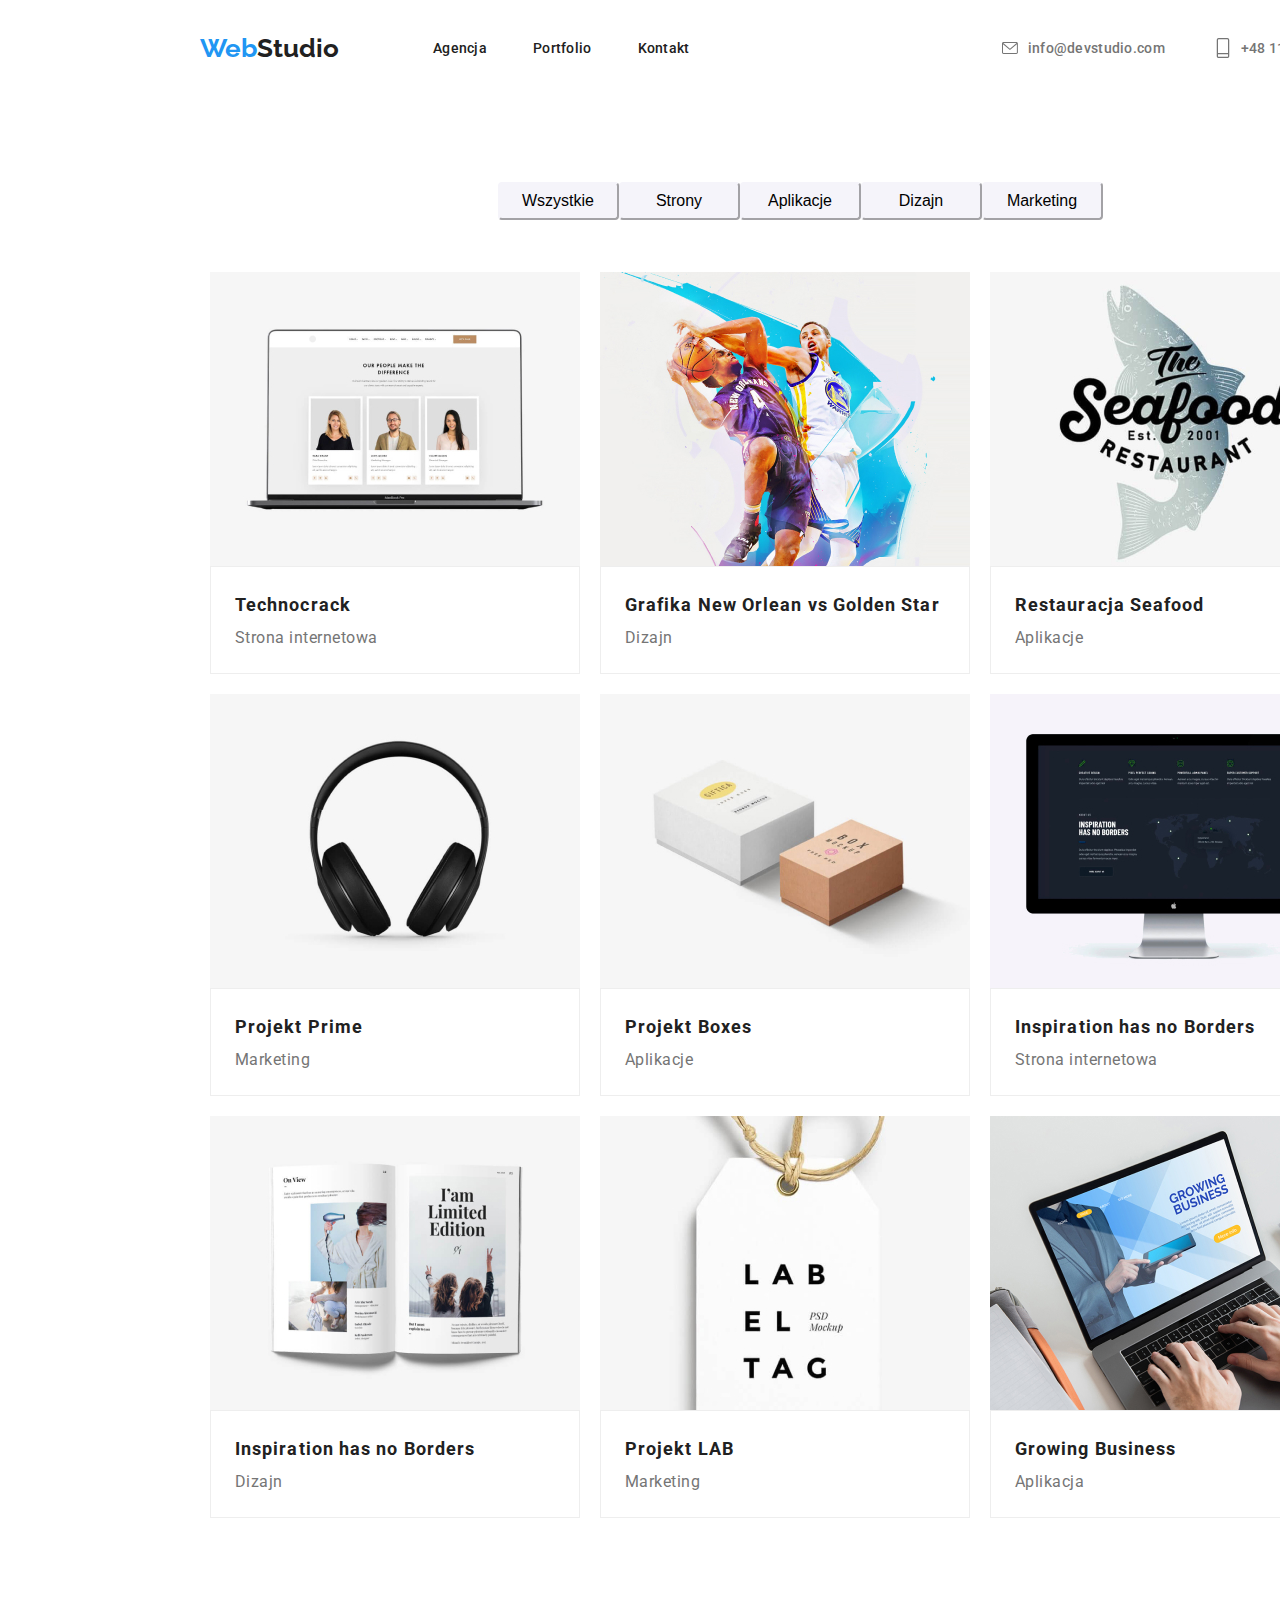
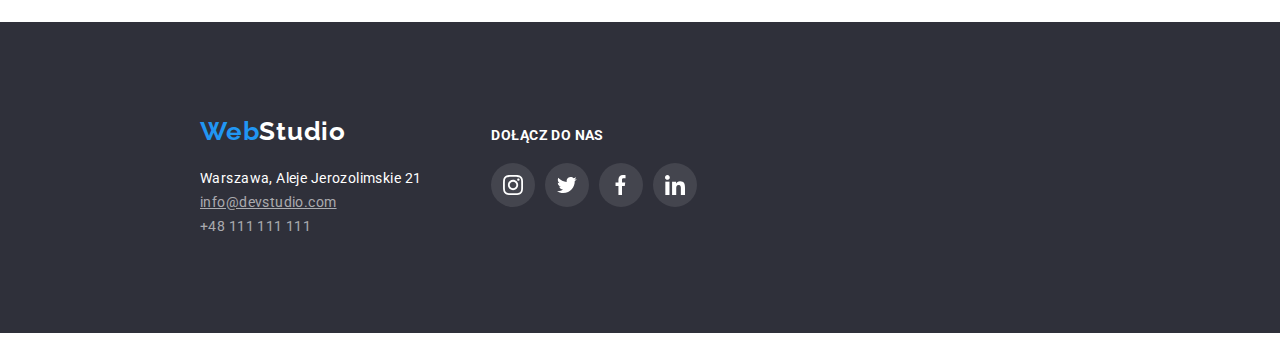
==== portfolio.html @ fe1856b2 "footer portfolio.html has changed" ====
<!DOCTYPE html>
<html lang="pl">
<head>
    <meta charset="UTF-8">
    <meta http-equiv="X-UA-Compatible" content="IE=edge">
    <meta name="viewport" content="width=device-width, initial-scale=1.0">
    <link rel="stylesheet" href="https://cdnjs.cloudflare.com/ajax/libs/modern-normalize/1.0.0/modern-normalize.min.css" integrity="sha512-ISS7cAi1PEhQ8jnbJpJZMd29NlhNj4AWYyLOSp2CE/CsHxTCu+r+t0D2yoJudVrd0/8fTVPUVDzY5Tvli75u/g==" crossorigin="anonymous">
    <link rel="preconnect" href="https://fonts.googleapis.com">
    <link rel="preconnect" href="https://fonts.gstatic.com" crossorigin>
    <link href="https://fonts.googleapis.com/css2?family=Raleway:wght@700&family=Roboto:wght@400;500;700;900&display=swap"
        rel="stylesheet" rel="stylesheet">
    <link rel="stylesheet" href="css/styles.css"/>
    <title>Portfolio</title>
   
</head>
<body>
    <!--HEADER NAVIGATION-->
    <header class="header">
        <div class="container">
            <a class="navigation-logo-header" href="index.html"><span class="logo-nav-web">Web</span><span
                    class="logo-nav">Studio</span></a>
            <nav class="navigation">
                <ul class="navigation-menu list">
                    <li class="navigation-item"> <a href=index.html>Agencja</a></li>
                    <li class="navigation-item"> <a href=portfolio.html>Portfolio</a></li>
                    <li class="navigation-item"> <a href=#Kontakty>Kontakt</a></li>
                </ul>
            </nav>
            <ul class="contact-list-mt list">
                <li class="contact-items">
                    <a class="header-mail-address" href="mailto:info@devstudio.com">
                        <svg class="contact-item-icons">
                            <use href="./images/sprite.svg#icon-envelope"></use>
                        </svg>info@devstudio.com</a>
                </li>
                <li class="contact-items">
                    <a class="header-phone-number" href="tel:+48111111111">
                        <svg class="contact-item-icons">
                            <use href="./images/sprite.svg#icon-smartphone"></use>
                        </svg>+48 111 111 111</a>
                </li>
            </ul>
        </div>
    </header>
    <!--END HEADER NAVIGATION-->
    <main>
        <!--FILTERS-->
        <section class="filters"> 
            <div class="container"> 
                <ul class="filters-list list">
                    <li><button class="filters-nav-button" type="button">Wszystkie</button></li>
                    <li><button class="filters-nav-button" type="button">Strony</button></li>
                    <li><button class="filters-nav-button" type="button">Aplikacje</button></li>
                    <li><button class="filters-nav-button" type="button">Dizajn</button></li>
                    <li><button class="filters-nav-button" type="button">Marketing</button></li>
                </ul></div>
               
        </section>
        <!-- END FILTERS-->
        <!--PORTFOLIO-->
        <section class="portfolio">
            <div class="container"> 
                <ul class="portfolio-list list"> 
                        <li class="item"><img src="images/imgtechno.jpg" alt="Zdjęcia trzech pracowników" width="370" height="294">
                            <div class="item-box">
                                <p class="portfolio-list-title">Technocrack</p>
                                <p class="portfolio-list-subtitles">Strona internetowa</p>
                            </div>     
                        </li>
                    
                        <li class="item"><img src="images/imggrafikan.jpg" alt="Dwóch koszykarzy walczy o piłkę" width="370" height="294">
                            <div class="item-box">
                                <p class="portfolio-list-title">Grafika New Orlean vs Golden Star
                                </p>
                                <p class="portfolio-list-subtitles">Dizajn</p>
                            </div>
                        </li>
                    
                        <li class="item"><img src="images/imgrestauracja.jpg" alt="Logo restauracji Seafood" width="370" height="294">
                            <div class="item-box">
                                <p class="portfolio-list-title">Restauracja Seafood</p>
                                <p class="portfolio-list-subtitles">Aplikacje</p>
                            </div>
                        </li>
                    
                        <li class="item"><img src="images/imgprojektprime.jpg" alt="Słuchawki" width="370" height="294">
                            <div class="item-box">
                                <p class="portfolio-list-title">Projekt Prime</p>
                                <p class="portfolio-list-subtitles">Marketing</p>
                            </div>
                        </li>
                        <li class="item"><img src="images/imgprojektboxes.jpg" alt="Pudełka" width="370" height="294">
                            <div class="item-box">
                                <p class="portfolio-list-title">Projekt Boxes</p>
                                <p class="portfolio-list-subtitles">Aplikacje</p>
                            </div> 
                        </li>
                            
                        <li class="item"><img src="images/imginspiration.jpg" alt="Zdjęcie monitora" width="370" height="294">
                            <div class="item-box">
                                <p class="portfolio-list-title">Inspiration has no Borders</p>
                                <p class="portfolio-list-subtitles">Strona internetowa</p>
                            </div>
                        </li>
                
                        <li class="item"><img src="images/imgmagazyn.jpg" alt="Zawieszki Indentyfikatory" width="370" height="294">
                            <div class="item-box">
                                <p class="portfolio-list-title">Inspiration has no Borders</p>
                                <p class="portfolio-list-subtitles">Dizajn</p>
                            </div>
                        </li>
                    
                        <li class="item"><img src="images/imgprojektlab.jpg" alt="Magazyn ilustrowany z limitowanej edycji" width="370" height="294">
                            <div class="item-box">   
                                <p class="portfolio-list-title">Projekt LAB</p>
                                <p class="portfolio-list-subtitles">Marketing</p>
                            </div>
                        </li>
                    
                        <li class="item"><img src="images/imggrowing.jpg" alt="Pracowik pisze na laptopie" width="370" height="294">
                            <div class="item-box"> 
                                <p class="portfolio-list-title">Growing Business</p>
                                <p class="portfolio-list-subtitles">Aplikacja</p>
                            </div>
                        </li>
                </ul>
            </div>    
        </section>
        <!--END PORTFOLIO-->
    </main>

    <footer class="footer section">
        <div class="container">
            <div class="footer-data">
                <h3><a href="#index"><span class="logo-footer-blue">Web</span><span
                            class="logo-footer-light">Studio</span></a>
                </h3>
                <address>
                    <ul class="footer-list list">
                        <li class="item"><a class="footer-address" href="https://goo.gl/maps/imskWViYpNZ9BuhFA">Warszawa,
                                Aleje Jerozolimskie 21</a></li>
                        <li class="item"><a class="footer-mail-address"
                                href="mailto:info@devstudio.com">info@devstudio.com</a></li>
                        <li class="item"><a class="footer-phone-number" href="tel:+48111111111">+48 111 111 111</a></li>
                    </ul>
                </address>
            </div>
            <div class="footer-social-data">
                <h3 class="social-media-header">Dołącz do nas</h3>
                <ul class="social-media-list">
                    <li class="social-item">
                        <a class="social-link" href="#">
                            <svg class="social-logo" width="20" height="20">
                                <use href="./images/icons.svg#icon-instagram">
                                </use>
                            </svg></a>
                    </li>
                    <li class="social-item">
                        <a class="social-link" href="#">
                            <svg class="social-logo" width="20" height="20">
                                <use href="./images/icons.svg#icon-twitter">
                                </use>
                            </svg></a>
                    </li>
                    <li class="social-item">
                        <a class="social-link" href="#">
                            <svg class="social-logo" width="20" height="20">
                                <use href="./images/icons.svg#icon-fb">
                                </use>
                            </svg></a>
                    </li>
                    <li class="social-item">
                        <a class="social-link" href="#">
                            <svg class="social-logo" width="20" height="20">
                                <use href="./images/icons.svg#icon-linkedin">
                                </use>
                            </svg></a>
                    </li>
            </div>
    </footer>
</body>
</html>
---- css/styles.css ----
body {
  font-family: "Roboto", "Open Sans", sans-serif;
  color: #212121;
  text-decoration: none;
  width: 1600px;
  margin-left: auto;
  margin-right: auto;
}

h1,
h2,
h3,
h4,
h5,
h6 {
  margin: 0;
  padding: 0;
}
:root {
  --main-color: #212121;
  --second-color-logo: #2196f3;
  --logo-footer-light: #ffffff;
  --main-color-link-hover-focus: #2196f3;
  --main-color-link: #757575;
  --main-color-link-tel: rgba(255, 255, 255, 0.6);
  --main-color-button-background-active: #2196f3; /*ok*/
  --main-color-button-shadows-active: 0px 3px 1px rgba(0, 0, 0, 0.1),
    0px 1px 2px rgba(0, 0, 0, 0.08), 0px 2px 2px rgba(0, 0, 0, 0.12);
  --main-color-button-link-active: #ffffff;
  --main-color-button-background: #f5f4fa;
  --main-color-button-link: #212121;
  --footer-background-color: #2f303a;
  --portfolio-list-title: ##212121;
  --portfolio-list-subtitles: #757575;
  --hero-color-background: #2f303a;
  --background-color-our-team: #f5f4fa;
  --header-color: #ececec;

  /*change color var, from here ok */
  --main-background-box-color: #f5f4fa;
  --main-background-link-color: #ffffff;
  --client-background-color: #e5e5e5;
  --social-icon-footer-background: rgba(255, 255, 255, 0.1);
  --social-company-icon-color: #AFB1B8;
  --social-icon-footer-color: #ffffff;
  
}

ul,
ol {
  padding: 0;
  margin: 0;
}

p {
  margin: 0;
  padding: 0;
}

img {
  display: block;
}

.list {
  list-style: none;
}
.link {
  text-decoration: none;
}

.container {
  max-width: 1200px;
  min-height: 80px;
  padding: 0 15px;
  margin: 0 auto;
}

.section {
  padding-top: 94px;
  padding-bottom: 94px;
}

a {
  text-decoration: inherit;
  cursor: pointer;
  color: inherit;
}

ul {
  list-style-type: none;
}

/*========== HEADER LOGO ==========*/

.logo-nav-web {
  color: var(--second-color-logo);
  text-decoration: none;
}

.navigation-logo-header {
  font-family: "Raleway", sans-serif;
  font-weight: 700;
  font-size: 26px;
  line-height: 1.192;
  color: var(--main-color);
  text-decoration: none;
  margin-right: 94px;

  /*margin-left: 215px;
  margin-top: 24px;
  margin-bottom: 25px;
  margin-right: 93px;*/
}

.navigation-logo-header:hover,
.navigation-logo-header:focus {
  cursor: pointer;
}

.logo-nav {
  color: var(--main-color);
}

.logo-nav:hover,
.logo-nav:focus {
  cursor: pointer;
}

/*========== END LOGO ==========*/

/*========== HEADER NAVIGATION ==========*/

.navigation {
  display: flex;
  align-items: center;
}

/*.header {
  border-bottom: 1px solid var(--header-color);
}
*/
.header .container {
  display: flex;
  align-items: center;
}

.navigation-menu {
  list-style-type: none;
  display: flex;
}

.contact-list-mt {
  display: flex;
  align-items: center;
  margin-left: auto;
}

.contact-items:not(last-child) {
  margin-right: 50px;
}

.navigation-item {
  font-weight: 500;
  font-size: 14px;
  line-height: 1.142;
  letter-spacing: 0.02em;
  display: flex;
  color: var(--main-color);
}

.navigation-item:hover,
.navigation-item:focus {
  color: var(--main-color-link-hover-focus);
  cursor: pointer;
}

.navigation-menu .navigation-item:not(last-child) {
  margin-right: 46px;
}

/*========== NAV PHONE AND MAIL/ SOCIAL ICONS ==========*/

.header-phone-number {
  display: flex;
  align-items: center;
  font-weight: 500;
  font-size: 14px;
  line-height: 1.142;
  letter-spacing: 0.02em;
  margin-left: auto;
  color: var(--main-color-link);
}

.header-mail-address {
  display: flex;
  align-items: center;
  font-style: normal;
  font-weight: 500;
  font-size: 14px;
  line-height: 1.142;
  letter-spacing: 0.02em;
  margin-left: auto;
  color: var(--main-color-link);
}

/* sprawdź                                            */
.contact-item-icons {
  width: 16px;
  height: 20px;
  margin-right: 10px;
}

/*.contact-item-icons {
  
}*/

.header-mail-address:hover,
.header-mail-address:focus {
  fill: var(--main-color-link-hover-focus);
  color: var(--main-color-link-hover-focus);
  cursor: pointer;
}

.header-phone-number:hover,
.header-phone-number:focus {
  fill: var(--main-color-link-hover-focus);
  color: var(--main-color-link-hover-focus);
  cursor: pointer;
}

/*========== END NAV PHONE AND MAIL/ SOCIAL ICONS ==========*/

/*========== END HEADER NAVIGATION ==========*/

/*========== HERO ==========*/

.hero-background {
  max-width: 1600px;
  height: 600px;
  background-image: linear-gradient(
      rgba(47, 48, 58, 0.4),
      rgba(47, 48, 58, 0.4)
    ),
    url("../images/imgstaffo.jpg");
  padding: 200px 0px;
  background-color: var(--hero-color-background);
  margin-bottom: 94px;
}

.hero-background .container {
  display: flex;
  flex-direction: column;
  justify-content: center;
  align-items: center;
}

.hero-header {
  width: 696px;
  font-weight: 900;
  line-height: 1.363;
  letter-spacing: 0.06em;
  text-align: center;
  font-size: 44px;
  color: var(--main-color-button-link-active);
}

.hero-button {
  width: 200px;
  height: 50px;
  font-size: 16px;
  font-weight: 700;
  line-height: 1.875;
  text-align: center;
  letter-spacing: 0.06em;
  margin-top: 30px;
  color: var(--main-color-button-link-active);
  background-color: var(--second-color-logo);
  box-shadow: 0px 4px 4px rgba(0, 0, 0, 0.15);
  border-radius: 4px;
  border: 0px;
}

.hero-button:hover,
.hero-button:focus {
  cursor: pointer;
  color: var(--main-color);
}

/*========== COMPONENTS ----> CONTAINS ALL COMPONENTS ==========*/

/*========== FILTERS ==========*/

.filters {
  padding-top: 94px;
}

.filters-nav-button {
  font-weight: 500;
  font-size: 16px;
  line-height: 1.625;
  width: 121px;
  height: 38px;
  background: var(--main-color-button-background);
  border-radius: 4px;
  border-color: var(--main-color-button-background);
  cursor: pointer;
}

.filters-nav-button:hover {
  background-color: var(--main-color-button-background-active);
  box-shadow: var(--main-color-button-shadows-active);
  color: var(--main-color-button-link);
  cursor: pointer;
}

.container .filters-list {
  display: flex;
  justify-content: center;
  align-items: center;
  margin-bottom: 50px;
}

/*==========END FILTR==========*/

/*==========END COMPONENTS==========*/

/*==========CONTENT ==========*/

.content-icon-box {
  display: flex;
  align-items: center;
  justify-content: center;
  width: 270px;
  height: 120px;
  margin-bottom: 30px;
  background-color: var(--main-background-box-color);
  border-radius: 4px;
}

.icon-box {
  width: 70px;
  height: 70px;
}

.container .content-list {
  display: flex;
  justify-content: center;
}

.content h3 {
  font-weight: 700;
  font-size: 14px;
  line-height: 1.142;
  padding-bottom: 10px;
  letter-spacing: 0.03em;
  text-transform: uppercase;
  color: var(--main-color);
}

.content p {
  font-size: 14px;
  line-height: 1.714;
  letter-spacing: 0.03em;
}

/*========== OUR SERVICES =========*/
/*
.container .services-list {

  display: flex;   
  flex-direction: column;
  justify-content: center;
  align-items: center;
}
*/
.our-services h2 {
  font-weight: 700;
  font-size: 36px;
  margin-bottom: 50px;
  line-height: 1.167;
  text-align: center;
  letter-spacing: 0.03em;
  color: var(--main-color);
}

/*
.services-list h2 {

  font-weight: 700;
  font-size: 36px;
  line-height: 1.167;
  text-align: center;
  letter-spacing: 0.03em;
  color: var(--main-color);
  margin-bottom: 40px;
}
*/

.container .services-list {
  display: flex;
  justify-content: center;
}

.services-list .services-item {
  margin: 0 15px;
}

/*========== END OUR SERVICES ==========*/

/*========== OUR TEEM ==========*/

.our-team {
  background-color: var(--main-background-box-color);
}

.our-team h2 {
  font-weight: 700;
  font-size: 36px;
  /*margin-bottom: 40px;*/
  line-height: 1.167;
  text-align: center;
  letter-spacing: 0.03em;
  color: var(--main-color);
}

.container .our-team-list {
  display: flex;
}

.our-team-item {
  margin: 50px 15px 0px;
}

.our-team-person {
  font-size: 16px;
  line-height: 1.1875;
  text-align: center;
  letter-spacing: 0.03em;
  font-weight: 500;
  margin-bottom: 10px;
  color: var(--main-color);
}

.our-team-job {
  font-size: 16px;
  line-height: 1.1875;
  text-align: center;
  letter-spacing: 0.03em;
  color: var(--portfolio-list-subtitles);
}

.person-square {
  background-color: var(--main-background-link-color);
  box-shadow: 0px 1px 3px rgba(0, 0, 0, 0.12), 0px 1px 1px rgba(0, 0, 0, 0.14),
    0px 2px 1px rgba(0, 0, 0, 0.2);
  border-radius: 0px 0px 4px 4px;
  margin-bottom: 30px;
}

.our-team-person {
  padding-top: 30px;
}

.our-team-social-list {
  display: flex;
  justify-content: center;
  align-items: center;
  margin-top: 16px;
  padding-bottom: 30px;
}

.social-icon {
  width: 20px;
  height: 20px;
  fill:  var(--social-company-icon-color); 

}

.our-team-social-link {
  display: flex;
  justify-content: space-around;
  align-items: center;
  width: 44px;
  height: 44px;
  border-radius: 50%;
}

.person-square .our-team-social-link:hover,
.person-square .our-team-social-link:focus,
.social-icon:hover,
.social-icon:focus {
  background-color: var(--main-color-link-hover-focus);
  fill: #ffffff;
  color: #ffffff; 
}

/*.our-team-list .our-team-item {

  display: flex;
  text-align: center;
  padding-bottom: 94px;
}
*/
/*========== END OUR TEEM ==========*/

/**========== PORTFOLIO ==========*/
.portfolio {
  padding-bottom: 94px;
}

.portfolio-list {
  list-style: none;
}

.portfolio-list-title {
  font-weight: bold;
  font-size: 18px;
  line-height: 2;
  letter-spacing: 0.06em;
}

.portfolio-list-subtitles {
  font-weight: normal;
  font-size: 16px;
  line-height: 30px;
  letter-spacing: 0.03em;
}

.portfolio-list {
  display: flex;
  flex-flow: row wrap;
}

.portfolio-list .item {
  padding: 10px;

  background-color: var(--main-color-button-link-active);
}
.item-box {
  border: 1px solid #eeeeee;
  box-sizing: border-box;
  padding: 20px 24px;
}

.portfolio-list-title {
  font-weight: 700;
  font-size: 18px;
  line-height: 2;
  letter-spacing: 0.06em;
  color: var(--main-color);
}

.portfolio-list-subtitles {
  font-size: 16px;
  line-height: 1.875;
  letter-spacing: 0.03em;
  color: var(--main-color-link);
}

/**========== END PORTFOLIO ==========*/

/**========== CLIENTS ==========*/

.clients-logo {
  fill: var(--social-company-icon-color);

}

.clients-logo h2 {
  text-align: center;
  padding-bottom: 50px;
  font-weight: bold;
  font-size: 36px;
  line-height: 1.166px;
  letter-spacing: 0.03em;
}

.clients-list {
  display: flex;
  align-items: center;
  justify-content: space-between;
}

.clients-container-logo {
  display: flex;
  align-items: center;
  justify-content: center;
  width: 170px;
  height: 92px;
  border-style: solid;
  border-width: 1px;
  border-color: #afb1b8;
  border-radius: 4px;
}

.clients-container-logo:hover,
.clients-container-logo:focus {
  fill: var(--main-color-button-background-active);
  cursor: pointer;
  border-color: #2196F3; 
}

/**========== END CLIENTS ==========*/

/**========== FOOTER ==========*/

.footer {
  
  background-color: var(--footer-background-color);
}

.footer-social-data {
   
  padding-left: 70px; 
  margin-bottom: 20px; 
  padding-top: 11px;
}

.footer .container {
  display: flex; 
   
}

.footer .item:first-child {
  margin-top: 20px;
}

.footer-address {
  
  font-weight: normal;
  font-size: 14px;
  line-height: 1.714;
  letter-spacing: 0.03em;
  font-style: normal;
  color: var(--logo-footer-light);
}

.footer-mail-address {
  
  font-size: 14px;
  line-height: 1.714;
  letter-spacing: 0.03em;
  text-decoration-line: underline;
  font-style: normal;
  color: var(--main-color-link-tel);
  cursor: pointer;
}

.logo-footer-blue {
  
  font-family: "Raleway", sans-serif;
  font-weight: bold;
  font-size: 26px;
  line-height: 1.192;
  letter-spacing: 0.03em;
  color: var(--second-color-logo);
  cursor: pointer;
}

.logo-footer-light {
  
  font-family: "Raleway", sans-serif;
  font-weight: bold;
  font-size: 26px;
  line-height: 1.192;
  letter-spacing: 0.03em;
  font-style: normal;
  color: var(--logo-footer-light);
  cursor: pointer;
}

.footer-phone-number {
  
  font-size: 14px;
  line-height: 1.714;
  letter-spacing: 0.03em;
  font-style: normal;
  color: var(--main-color-link-tel);
  cursor: pointer;
}

.footer-address:hover,
.footer-address:focus {
  color: var(--main-color-link-hover-focus);
  cursor: pointer;
}

.footer-mail-address:hover,
.footer-mail-address:focus {
  color: var(--main-color-link-hover-focus);
  cursor: pointer;
}

.footer-phone-number:hover,
.footer-phone-number:focus {
  color: var(--main-color-link-hover-focus);
  cursor: pointer;
}

.social-media-header {
  font-weight: 700;
  font-size: 14px;
  line-height: 1.142;
  letter-spacing: 0.03em;
  text-transform: uppercase;
  color: var(--main-background-link-color);
  
}

.social-media-list  {
  display: flex;
  justify-content: space-around;
  align-items: center; 
  padding-top: 20px
   
}

.social-logo {
fill: var(--social-icon-footer-color);

}
 
.footer-social-data .social-link:hover,
.footer-social-data .social-link:focus {

  /*fill: var(--main-color-link-hover-focus); 
  color: var(--main-color-link-hover-focus); */
  fill: #2196f3;
  color: #2196f3; 
  background-color: #2196F3; 

 }

 /*.social-media-items:not(last-child){

  padding-right: 10px;    
 } */

 .social-link {
   display: flex; 
  justify-content: center;
  align-items: center;
  width: 44px;
  height: 44px;
  border-radius: 50%;
  background-color: var(--social-icon-footer-background);
  margin-right: 10px; 
  }
 

/**========== END FOOTER ==========*/
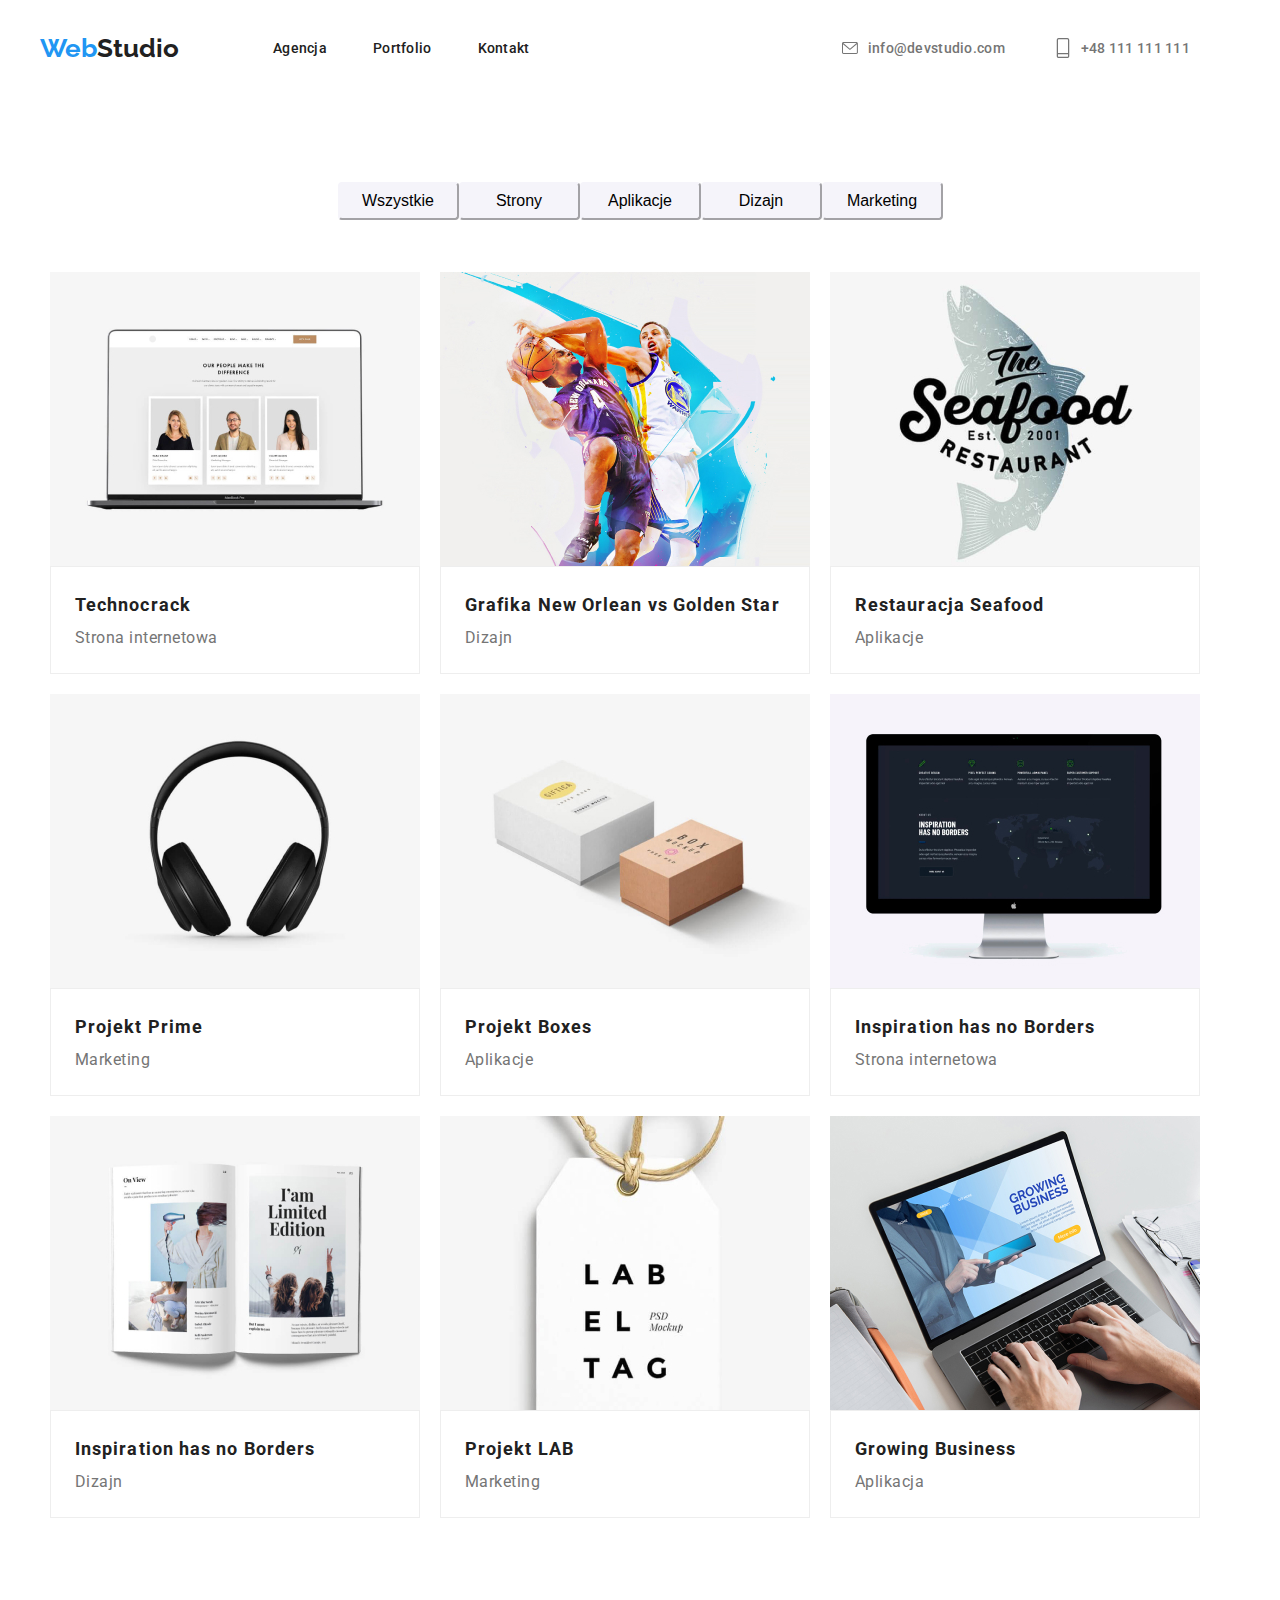
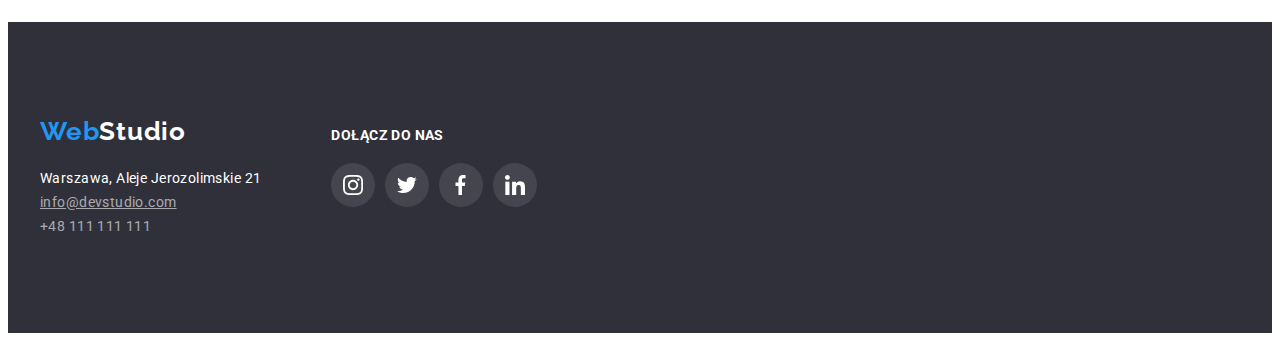
==== commit 7ef634b2: "links changed" ====
--- a/portfolio.html
+++ b/portfolio.html
@@ -61,14 +61,14 @@
         <section class="portfolio">
             <div class="container"> 
                 <ul class="portfolio-list list"> 
-                        <li class="item"><img src="images/imgtechno.jpg" alt="Zdjęcia trzech pracowników" width="370" height="294">
+                        <li class="item"><img src="./images/imgtechno.jpg" alt="Zdjęcia trzech pracowników" width="370" height="294">
                             <div class="item-box">
                                 <p class="portfolio-list-title">Technocrack</p>
                                 <p class="portfolio-list-subtitles">Strona internetowa</p>
                             </div>     
                         </li>
                     
-                        <li class="item"><img src="images/imggrafikan.jpg" alt="Dwóch koszykarzy walczy o piłkę" width="370" height="294">
+                        <li class="item"><img src="./images/imggrafikan.jpg" alt="Dwóch koszykarzy walczy o piłkę" width="370" height="294">
                             <div class="item-box">
                                 <p class="portfolio-list-title">Grafika New Orlean vs Golden Star
                                 </p>
@@ -76,48 +76,48 @@
                             </div>
                         </li>
                     
-                        <li class="item"><img src="images/imgrestauracja.jpg" alt="Logo restauracji Seafood" width="370" height="294">
+                        <li class="item"><img src="./images/imgrestauracja.jpg" alt="Logo restauracji Seafood" width="370" height="294">
                             <div class="item-box">
                                 <p class="portfolio-list-title">Restauracja Seafood</p>
                                 <p class="portfolio-list-subtitles">Aplikacje</p>
                             </div>
                         </li>
                     
-                        <li class="item"><img src="images/imgprojektprime.jpg" alt="Słuchawki" width="370" height="294">
+                        <li class="item"><img src="./images/imgprojektprime.jpg" alt="Słuchawki" width="370" height="294">
                             <div class="item-box">
                                 <p class="portfolio-list-title">Projekt Prime</p>
                                 <p class="portfolio-list-subtitles">Marketing</p>
                             </div>
                         </li>
-                        <li class="item"><img src="images/imgprojektboxes.jpg" alt="Pudełka" width="370" height="294">
+                        <li class="item"><img src="./images/imgprojektboxes.jpg" alt="Pudełka" width="370" height="294">
                             <div class="item-box">
                                 <p class="portfolio-list-title">Projekt Boxes</p>
                                 <p class="portfolio-list-subtitles">Aplikacje</p>
                             </div> 
                         </li>
                             
-                        <li class="item"><img src="images/imginspiration.jpg" alt="Zdjęcie monitora" width="370" height="294">
+                        <li class="item"><img src="./images/imginspiration.jpg" alt="Zdjęcie monitora" width="370" height="294">
                             <div class="item-box">
                                 <p class="portfolio-list-title">Inspiration has no Borders</p>
                                 <p class="portfolio-list-subtitles">Strona internetowa</p>
                             </div>
                         </li>
                 
-                        <li class="item"><img src="images/imgmagazyn.jpg" alt="Zawieszki Indentyfikatory" width="370" height="294">
+                        <li class="item"><img src="./images/imgmagazyn.jpg" alt="Zawieszki Indentyfikatory" width="370" height="294">
                             <div class="item-box">
                                 <p class="portfolio-list-title">Inspiration has no Borders</p>
                                 <p class="portfolio-list-subtitles">Dizajn</p>
                             </div>
                         </li>
                     
-                        <li class="item"><img src="images/imgprojektlab.jpg" alt="Magazyn ilustrowany z limitowanej edycji" width="370" height="294">
+                        <li class="item"><img src="./images/imgprojektlab.jpg" alt="Magazyn ilustrowany z limitowanej edycji" width="370" height="294">
                             <div class="item-box">   
                                 <p class="portfolio-list-title">Projekt LAB</p>
                                 <p class="portfolio-list-subtitles">Marketing</p>
                             </div>
                         </li>
                     
-                        <li class="item"><img src="images/imggrowing.jpg" alt="Pracowik pisze na laptopie" width="370" height="294">
+                        <li class="item"><img src="./images/imggrowing.jpg" alt="Pracowik pisze na laptopie" width="370" height="294">
                             <div class="item-box"> 
                                 <p class="portfolio-list-title">Growing Business</p>
                                 <p class="portfolio-list-subtitles">Aplikacja</p>
--- a/css/styles.css
+++ b/css/styles.css
@@ -2,9 +2,8 @@
   font-family: "Roboto", "Open Sans", sans-serif;
   color: #212121;
   text-decoration: none;
-  width: 1600px;
-  margin-left: auto;
-  margin-right: auto;
+  max-width: 1600px;
+ 
 }
 
 h1,
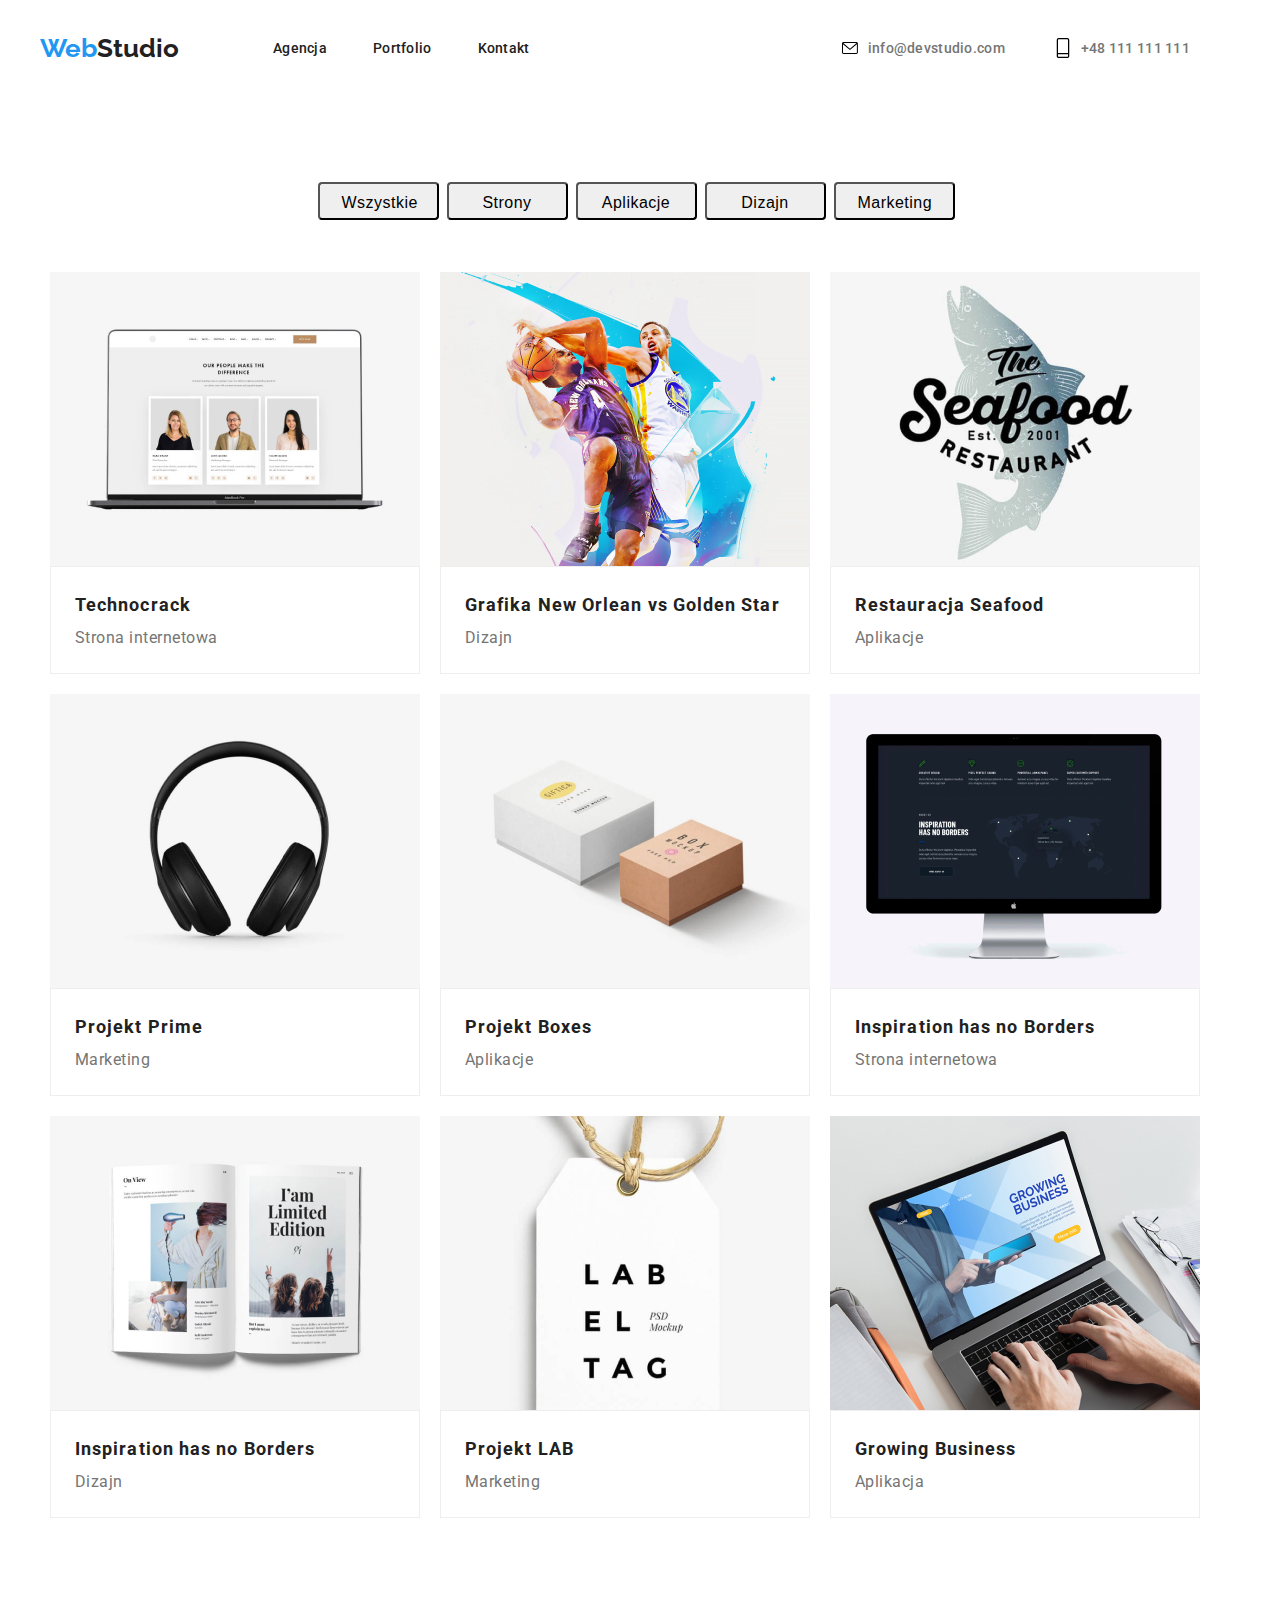
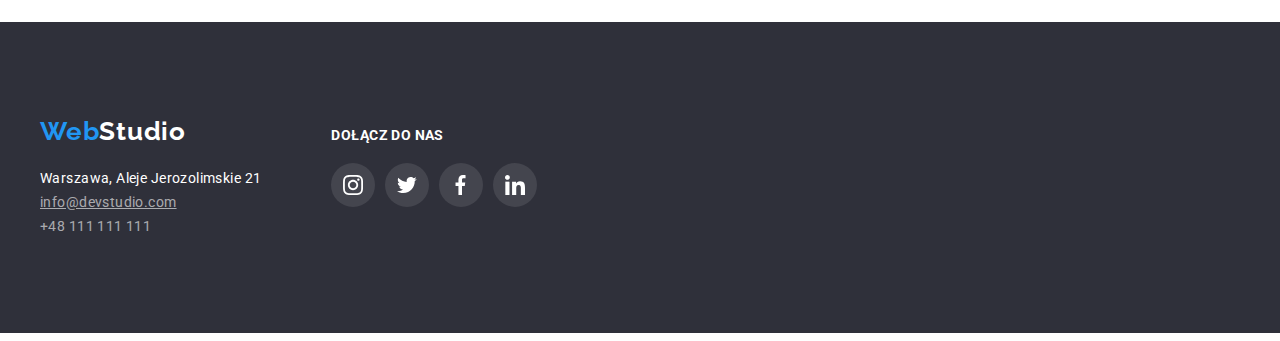
==== commit 68456018: "Update portfolio.html" ====
--- a/portfolio.html
+++ b/portfolio.html
@@ -29,14 +29,14 @@
             <ul class="contact-list-mt list">
                 <li class="contact-items">
                     <a class="header-mail-address" href="mailto:info@devstudio.com">
-                        <svg class="contact-item-icons">
-                            <use href="./images/sprite.svg#icon-envelope"></use>
+                        <svg class="contact-item-icons" width="16" height="12">
+                            <use href="./images/icons.svg#icon-envelope"></use>
                         </svg>info@devstudio.com</a>
                 </li>
                 <li class="contact-items">
                     <a class="header-phone-number" href="tel:+48111111111">
-                        <svg class="contact-item-icons">
-                            <use href="./images/sprite.svg#icon-smartphone"></use>
+                        <svg class="contact-item-icons" width="16" height="12">
+                            <use href="./images/icons.svg#icon-smartphone"></use>
                         </svg>+48 111 111 111</a>
                 </li>
             </ul>
--- a/css/styles.css
+++ b/css/styles.css
@@ -3,7 +3,8 @@
   color: #212121;
   text-decoration: none;
   max-width: 1600px;
- 
+  margin-left: auto;
+  margin-right: auto;
 }
 
 h1,
@@ -40,9 +41,8 @@
   --main-background-link-color: #ffffff;
   --client-background-color: #e5e5e5;
   --social-icon-footer-background: rgba(255, 255, 255, 0.1);
-  --social-company-icon-color: #AFB1B8;
+  --social-company-icon-color: #afb1b8;
   --social-icon-footer-color: #ffffff;
-  
 }
 
 ul,
@@ -297,11 +297,12 @@
   font-weight: 500;
   font-size: 16px;
   line-height: 1.625;
+  letter-spacing: 0.03em;
   width: 121px;
   height: 38px;
-  background: var(--main-color-button-background);
+  margin-right: 8px;
+  padding: 6px 22px;    
   border-radius: 4px;
-  border-color: var(--main-color-button-background);
   cursor: pointer;
 }
 
@@ -471,8 +472,7 @@
 .social-icon {
   width: 20px;
   height: 20px;
-  fill:  var(--social-company-icon-color); 
-
+  fill: var(--social-company-icon-color);
 }
 
 .our-team-social-link {
@@ -490,7 +490,7 @@
 .social-icon:focus {
   background-color: var(--main-color-link-hover-focus);
   fill: #ffffff;
-  color: #ffffff; 
+  color: #ffffff;
 }
 
 /*.our-team-list .our-team-item {
@@ -562,7 +562,6 @@
 
 .clients-logo {
   fill: var(--social-company-icon-color);
-
 }
 
 .clients-logo h2 {
@@ -596,7 +595,7 @@
 .clients-container-logo:focus {
   fill: var(--main-color-button-background-active);
   cursor: pointer;
-  border-color: #2196F3; 
+  border-color: #2196f3;
 }
 
 /**========== END CLIENTS ==========*/
@@ -604,20 +603,17 @@
 /**========== FOOTER ==========*/
 
 .footer {
-  
   background-color: var(--footer-background-color);
 }
 
 .footer-social-data {
-   
-  padding-left: 70px; 
-  margin-bottom: 20px; 
+  padding-left: 70px;
+  margin-bottom: 20px;
   padding-top: 11px;
 }
 
 .footer .container {
-  display: flex; 
-   
+  display: flex;
 }
 
 .footer .item:first-child {
@@ -625,7 +621,6 @@
 }
 
 .footer-address {
-  
   font-weight: normal;
   font-size: 14px;
   line-height: 1.714;
@@ -635,7 +630,6 @@
 }
 
 .footer-mail-address {
-  
   font-size: 14px;
   line-height: 1.714;
   letter-spacing: 0.03em;
@@ -646,7 +640,6 @@
 }
 
 .logo-footer-blue {
-  
   font-family: "Raleway", sans-serif;
   font-weight: bold;
   font-size: 26px;
@@ -657,7 +650,6 @@
 }
 
 .logo-footer-light {
-  
   font-family: "Raleway", sans-serif;
   font-weight: bold;
   font-size: 26px;
@@ -669,7 +661,6 @@
 }
 
 .footer-phone-number {
-  
   font-size: 14px;
   line-height: 1.714;
   letter-spacing: 0.03em;
@@ -703,48 +694,42 @@
   letter-spacing: 0.03em;
   text-transform: uppercase;
   color: var(--main-background-link-color);
-  
-}
-
-.social-media-list  {
+}
+
+.social-media-list {
   display: flex;
   justify-content: space-around;
-  align-items: center; 
-  padding-top: 20px
-   
+  align-items: center;
+  padding-top: 20px;
 }
 
 .social-logo {
-fill: var(--social-icon-footer-color);
-
-}
- 
+  fill: var(--social-icon-footer-color);
+}
+
 .footer-social-data .social-link:hover,
 .footer-social-data .social-link:focus {
-
   /*fill: var(--main-color-link-hover-focus); 
   color: var(--main-color-link-hover-focus); */
   fill: #2196f3;
-  color: #2196f3; 
-  background-color: #2196F3; 
-
- }
-
- /*.social-media-items:not(last-child){
+  color: #2196f3;
+  background-color: #2196f3;
+}
+
+/*.social-media-items:not(last-child){
 
   padding-right: 10px;    
  } */
 
- .social-link {
-   display: flex; 
+.social-link {
+  display: flex;
   justify-content: center;
   align-items: center;
   width: 44px;
   height: 44px;
   border-radius: 50%;
   background-color: var(--social-icon-footer-background);
-  margin-right: 10px; 
-  }
- 
+  margin-right: 10px;
+}
 
 /**========== END FOOTER ==========*/
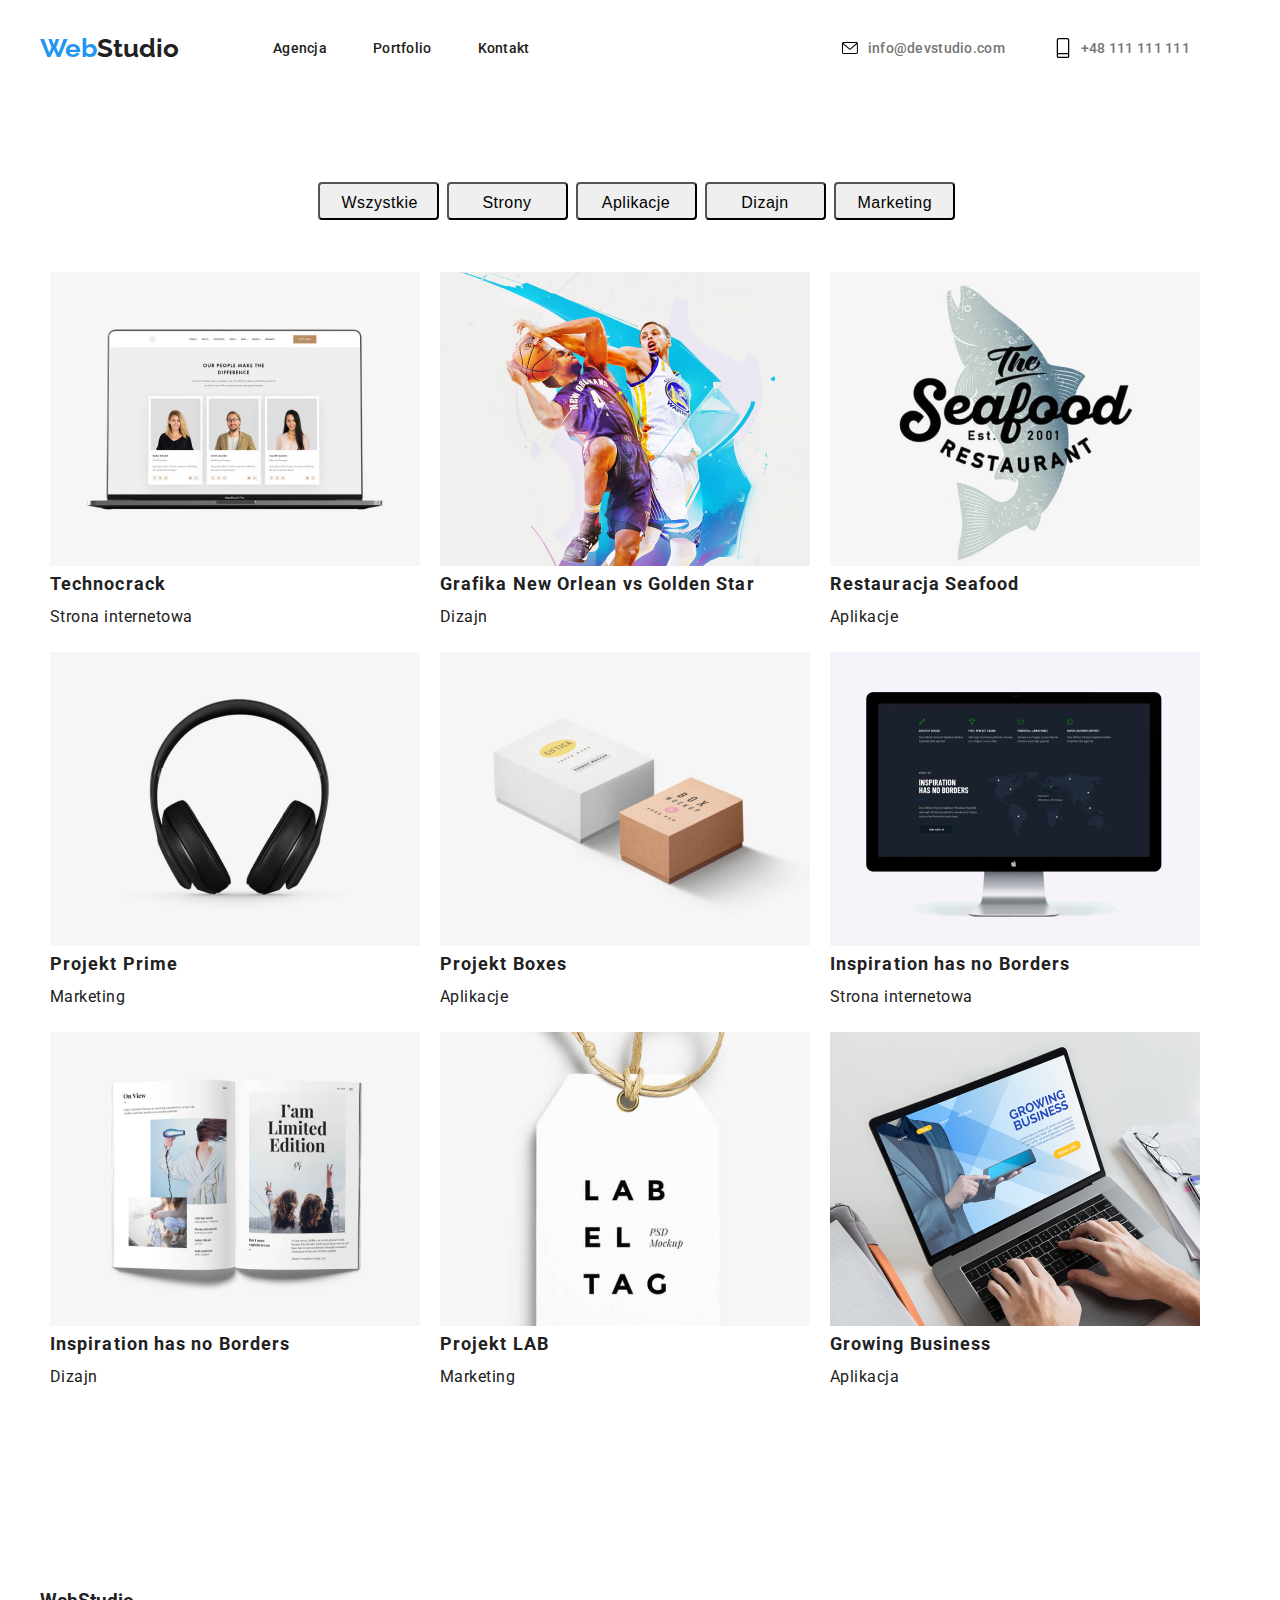
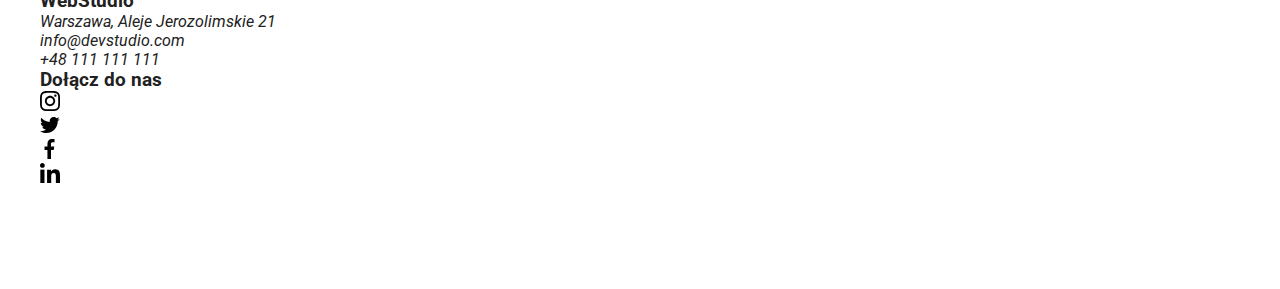
==== commit 9be0fc20: "css changed" ====
--- a/portfolio.html
+++ b/portfolio.html
@@ -61,14 +61,14 @@
         <section class="portfolio">
             <div class="container"> 
                 <ul class="portfolio-list list"> 
-                        <li class="item"><img src="./images/imgtechno.jpg" alt="Zdjęcia trzech pracowników" width="370" height="294">
+                        <li class="portfolio-item"><img src="./images/imgtechno.jpg" alt="Zdjęcia trzech pracowników" width="370" height="294">
                             <div class="item-box">
                                 <p class="portfolio-list-title">Technocrack</p>
                                 <p class="portfolio-list-subtitles">Strona internetowa</p>
                             </div>     
                         </li>
                     
-                        <li class="item"><img src="./images/imggrafikan.jpg" alt="Dwóch koszykarzy walczy o piłkę" width="370" height="294">
+                        <li class="portfolio-item"><img src="./images/imggrafikan.jpg" alt="Dwóch koszykarzy walczy o piłkę" width="370" height="294">
                             <div class="item-box">
                                 <p class="portfolio-list-title">Grafika New Orlean vs Golden Star
                                 </p>
@@ -76,48 +76,48 @@
                             </div>
                         </li>
                     
-                        <li class="item"><img src="./images/imgrestauracja.jpg" alt="Logo restauracji Seafood" width="370" height="294">
+                        <li class="portfolio-item"><img src="./images/imgrestauracja.jpg" alt="Logo restauracji Seafood" width="370" height="294">
                             <div class="item-box">
                                 <p class="portfolio-list-title">Restauracja Seafood</p>
                                 <p class="portfolio-list-subtitles">Aplikacje</p>
                             </div>
                         </li>
                     
-                        <li class="item"><img src="./images/imgprojektprime.jpg" alt="Słuchawki" width="370" height="294">
+                        <li class="portfolio-item"><img src="./images/imgprojektprime.jpg" alt="Słuchawki" width="370" height="294">
                             <div class="item-box">
                                 <p class="portfolio-list-title">Projekt Prime</p>
                                 <p class="portfolio-list-subtitles">Marketing</p>
                             </div>
                         </li>
-                        <li class="item"><img src="./images/imgprojektboxes.jpg" alt="Pudełka" width="370" height="294">
+                        <li class="portfolio-item"><img src="./images/imgprojektboxes.jpg" alt="Pudełka" width="370" height="294">
                             <div class="item-box">
                                 <p class="portfolio-list-title">Projekt Boxes</p>
                                 <p class="portfolio-list-subtitles">Aplikacje</p>
                             </div> 
                         </li>
                             
-                        <li class="item"><img src="./images/imginspiration.jpg" alt="Zdjęcie monitora" width="370" height="294">
+                        <li class="portfolio-item"><img src="./images/imginspiration.jpg" alt="Zdjęcie monitora" width="370" height="294">
                             <div class="item-box">
                                 <p class="portfolio-list-title">Inspiration has no Borders</p>
                                 <p class="portfolio-list-subtitles">Strona internetowa</p>
                             </div>
                         </li>
                 
-                        <li class="item"><img src="./images/imgmagazyn.jpg" alt="Zawieszki Indentyfikatory" width="370" height="294">
+                        <li class="portfolio-item"><img src="./images/imgmagazyn.jpg" alt="Zawieszki Indentyfikatory" width="370" height="294">
                             <div class="item-box">
                                 <p class="portfolio-list-title">Inspiration has no Borders</p>
                                 <p class="portfolio-list-subtitles">Dizajn</p>
                             </div>
                         </li>
                     
-                        <li class="item"><img src="./images/imgprojektlab.jpg" alt="Magazyn ilustrowany z limitowanej edycji" width="370" height="294">
+                        <li class="portfolio-item"><img src="./images/imgprojektlab.jpg" alt="Magazyn ilustrowany z limitowanej edycji" width="370" height="294">
                             <div class="item-box">   
                                 <p class="portfolio-list-title">Projekt LAB</p>
                                 <p class="portfolio-list-subtitles">Marketing</p>
                             </div>
                         </li>
                     
-                        <li class="item"><img src="./images/imggrowing.jpg" alt="Pracowik pisze na laptopie" width="370" height="294">
+                        <li class="portfolio-item"><img src="./images/imggrowing.jpg" alt="Pracowik pisze na laptopie" width="370" height="294">
                             <div class="item-box"> 
                                 <p class="portfolio-list-title">Growing Business</p>
                                 <p class="portfolio-list-subtitles">Aplikacja</p>
--- a/css/styles.css
+++ b/css/styles.css
@@ -437,6 +437,7 @@
   text-align: center;
   letter-spacing: 0.03em;
   font-weight: 500;
+  padding-top: 30px;
   margin-bottom: 10px;
   color: var(--main-color);
 }
@@ -457,10 +458,7 @@
   margin-bottom: 30px;
 }
 
-.our-team-person {
-  padding-top: 30px;
-}
-
+ 
 .our-team-social-list {
   display: flex;
   justify-content: center;
@@ -472,8 +470,13 @@
 .social-icon {
   width: 20px;
   height: 20px;
-  fill: var(--social-company-icon-color);
-}
+}
+
+.our-team-social-items {
+  fill: var(--social-company-icon-color); 
+
+}
+
 
 .our-team-social-link {
   display: flex;
@@ -483,8 +486,30 @@
   height: 44px;
   border-radius: 50%;
 }
-
-.person-square .our-team-social-link:hover,
+/* 
+.our-team-social-link:hover > .social-icon,
+.our-team-social-link:focus > .social-icon 
+ {
+  background-color: var(--main-color-link-hover-focus);
+  fill: #ffffff;
+  color: #ffffff;
+
+
+}
+*/ 
+
+.our-team-social-items:hover .our-team-social-link,
+.our-team-social-items:focus .our-team-social-link
+{
+  background-color: var(--main-color-link-hover-focus);
+  fill: #ffffff;
+  color: #ffffff;
+   
+  
+
+}
+ 
+/* .person-square .our-team-social-link:hover,
 .person-square .our-team-social-link:focus,
 .social-icon:hover,
 .social-icon:focus {
@@ -492,17 +517,12 @@
   fill: #ffffff;
   color: #ffffff;
 }
-
-/*.our-team-list .our-team-item {
-
-  display: flex;
-  text-align: center;
-  padding-bottom: 94px;
-}
-*/
+  */
+
+
 /*========== END OUR TEEM ==========*/
 
-/**========== PORTFOLIO ==========*/
+/*========== PORTFOLIO ==========*/
 .portfolio {
   padding-bottom: 94px;
 }
@@ -530,11 +550,32 @@
   flex-flow: row wrap;
 }
 
-.portfolio-list .item {
+.portfolio-list .portfolio-item {
   padding: 10px;
-
   background-color: var(--main-color-button-link-active);
-}
+
+}
+
+/* 
+.portfolio .portfolio-item:hover,
+.portfolio .portfolio-item:focus  {
+
+  background: #FFFFFF;
+  border: 1px solid #EEEEEE;
+  box-sizing: border-box;
+  box-shadow: 0px 1px 1px rgba(0, 0, 0, 0.12), 0px 4px 4px rgba(0, 0, 0, 0.06), 1px 4px 6px rgba(0, 0, 0, 0.16);
+}
+
+ */
+
+.container .portfolio-item:hover,
+.container .portfolio-item:focus  {
+
+  background: #FFFFFF;
+  border: 1px solid #EEEEEE;
+  box-sizing: border-box;
+  box-shadow: 0px 1px 1px rgba(0, 0, 0, 0.12), 0px 4px 4px rgba(0, 0, 0, 0.06), 1px 4px 6px rgba(0, 0, 0, 0.16);
+
 .item-box {
   border: 1px solid #eeeeee;
   box-sizing: border-box;
@@ -556,9 +597,9 @@
   color: var(--main-color-link);
 }
 
-/**========== END PORTFOLIO ==========*/
-
-/**========== CLIENTS ==========*/
+/*========== END PORTFOLIO ==========*/
+
+/*========== CLIENTS ==========*/
 
 .clients-logo {
   fill: var(--social-company-icon-color);
@@ -592,15 +633,29 @@
 }
 
 .clients-container-logo:hover,
-.clients-container-logo:focus {
+.clients-container-logo:focus
+ { 
+  border-color: #2196f3;
+  cursor: pointer; 
+}
+
+.clients-container-logo:hover > .clients-logo,
+.clients-container-logo:focus > .clients-logo {
   fill: var(--main-color-button-background-active);
   cursor: pointer;
-  border-color: #2196f3;
-}
-
-/**========== END CLIENTS ==========*/
-
-/**========== FOOTER ==========*/
+   
+}
+/* 
+.clients-container-logo .clients-logo:hover,
+.clients-container-logo .clients-logo:focus {
+  fill: var(--main-color-button-background-active);
+  cursor: pointer;
+   
+}  
+ */
+/*========== END CLIENTS ==========*/
+
+/*========== FOOTER ==========*/
 
 .footer {
   background-color: var(--footer-background-color);
@@ -732,4 +787,4 @@
   margin-right: 10px;
 }
 
-/**========== END FOOTER ==========*/
+/*========== END FOOTER ==========*/
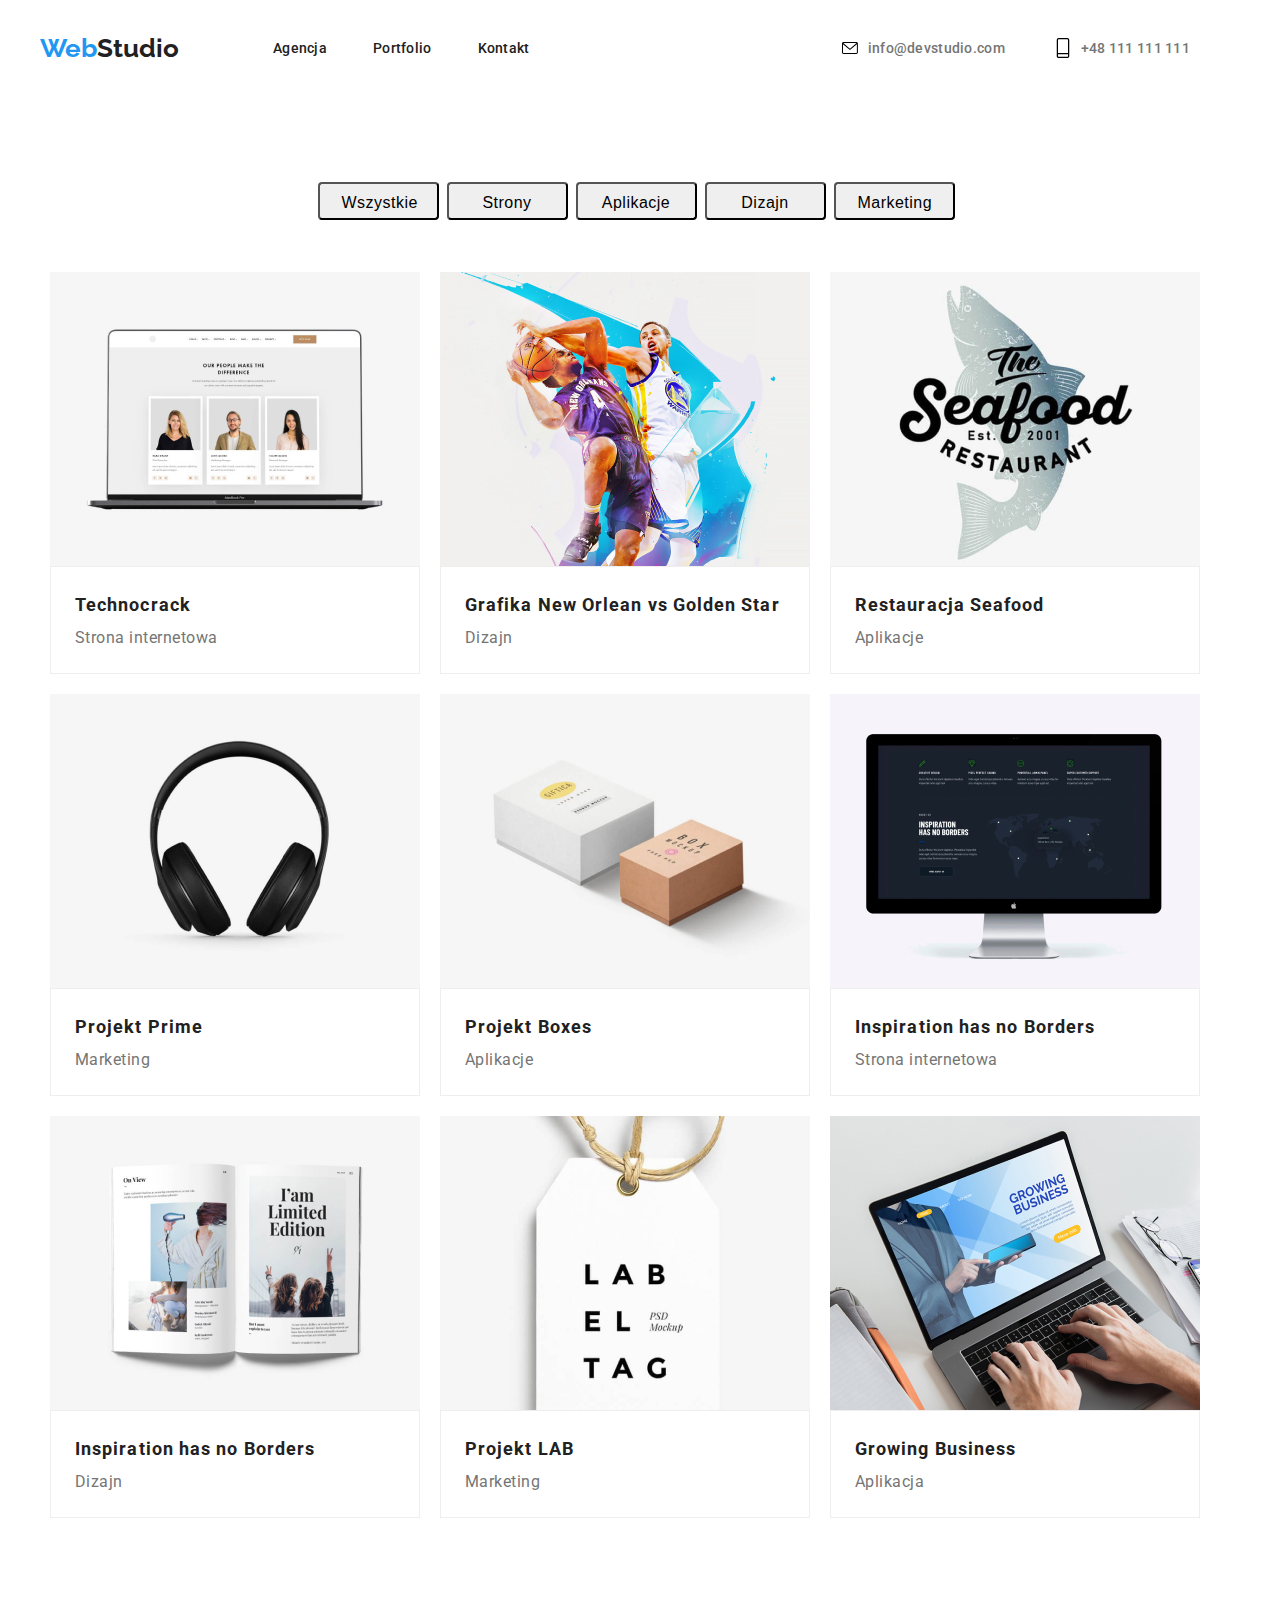
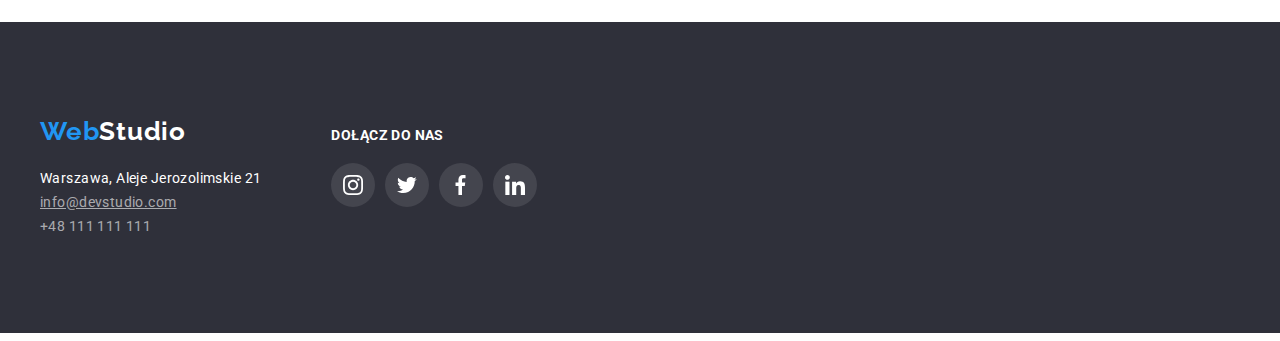
==== commit fa081ce3: "css changed" ====
--- a/portfolio.html
+++ b/portfolio.html
@@ -61,11 +61,13 @@
         <section class="portfolio">
             <div class="container"> 
                 <ul class="portfolio-list list"> 
+                    <div class="portfolio-container">
                         <li class="portfolio-item"><img src="./images/imgtechno.jpg" alt="Zdjęcia trzech pracowników" width="370" height="294">
-                            <div class="item-box">
-                                <p class="portfolio-list-title">Technocrack</p>
-                                <p class="portfolio-list-subtitles">Strona internetowa</p>
-                            </div>     
+                                <div class="item-box">
+                                    <p class="portfolio-list-title">Technocrack</p>
+                                    <p class="portfolio-list-subtitles">Strona internetowa</p>
+                                </div>  
+                            </div>
                         </li>
                     
                         <li class="portfolio-item"><img src="./images/imggrafikan.jpg" alt="Dwóch koszykarzy walczy o piłkę" width="370" height="294">
--- a/css/styles.css
+++ b/css/styles.css
@@ -556,29 +556,19 @@
 
 }
 
-/* 
+
 .portfolio .portfolio-item:hover,
 .portfolio .portfolio-item:focus  {
 
   background: #FFFFFF;
-  border: 1px solid #EEEEEE;
   box-sizing: border-box;
   box-shadow: 0px 1px 1px rgba(0, 0, 0, 0.12), 0px 4px 4px rgba(0, 0, 0, 0.06), 1px 4px 6px rgba(0, 0, 0, 0.16);
 }
 
- */
-
-.container .portfolio-item:hover,
-.container .portfolio-item:focus  {
-
-  background: #FFFFFF;
-  border: 1px solid #EEEEEE;
-  box-sizing: border-box;
-  box-shadow: 0px 1px 1px rgba(0, 0, 0, 0.12), 0px 4px 4px rgba(0, 0, 0, 0.06), 1px 4px 6px rgba(0, 0, 0, 0.16);
+
 
 .item-box {
   border: 1px solid #eeeeee;
-  box-sizing: border-box;
   padding: 20px 24px;
 }
 
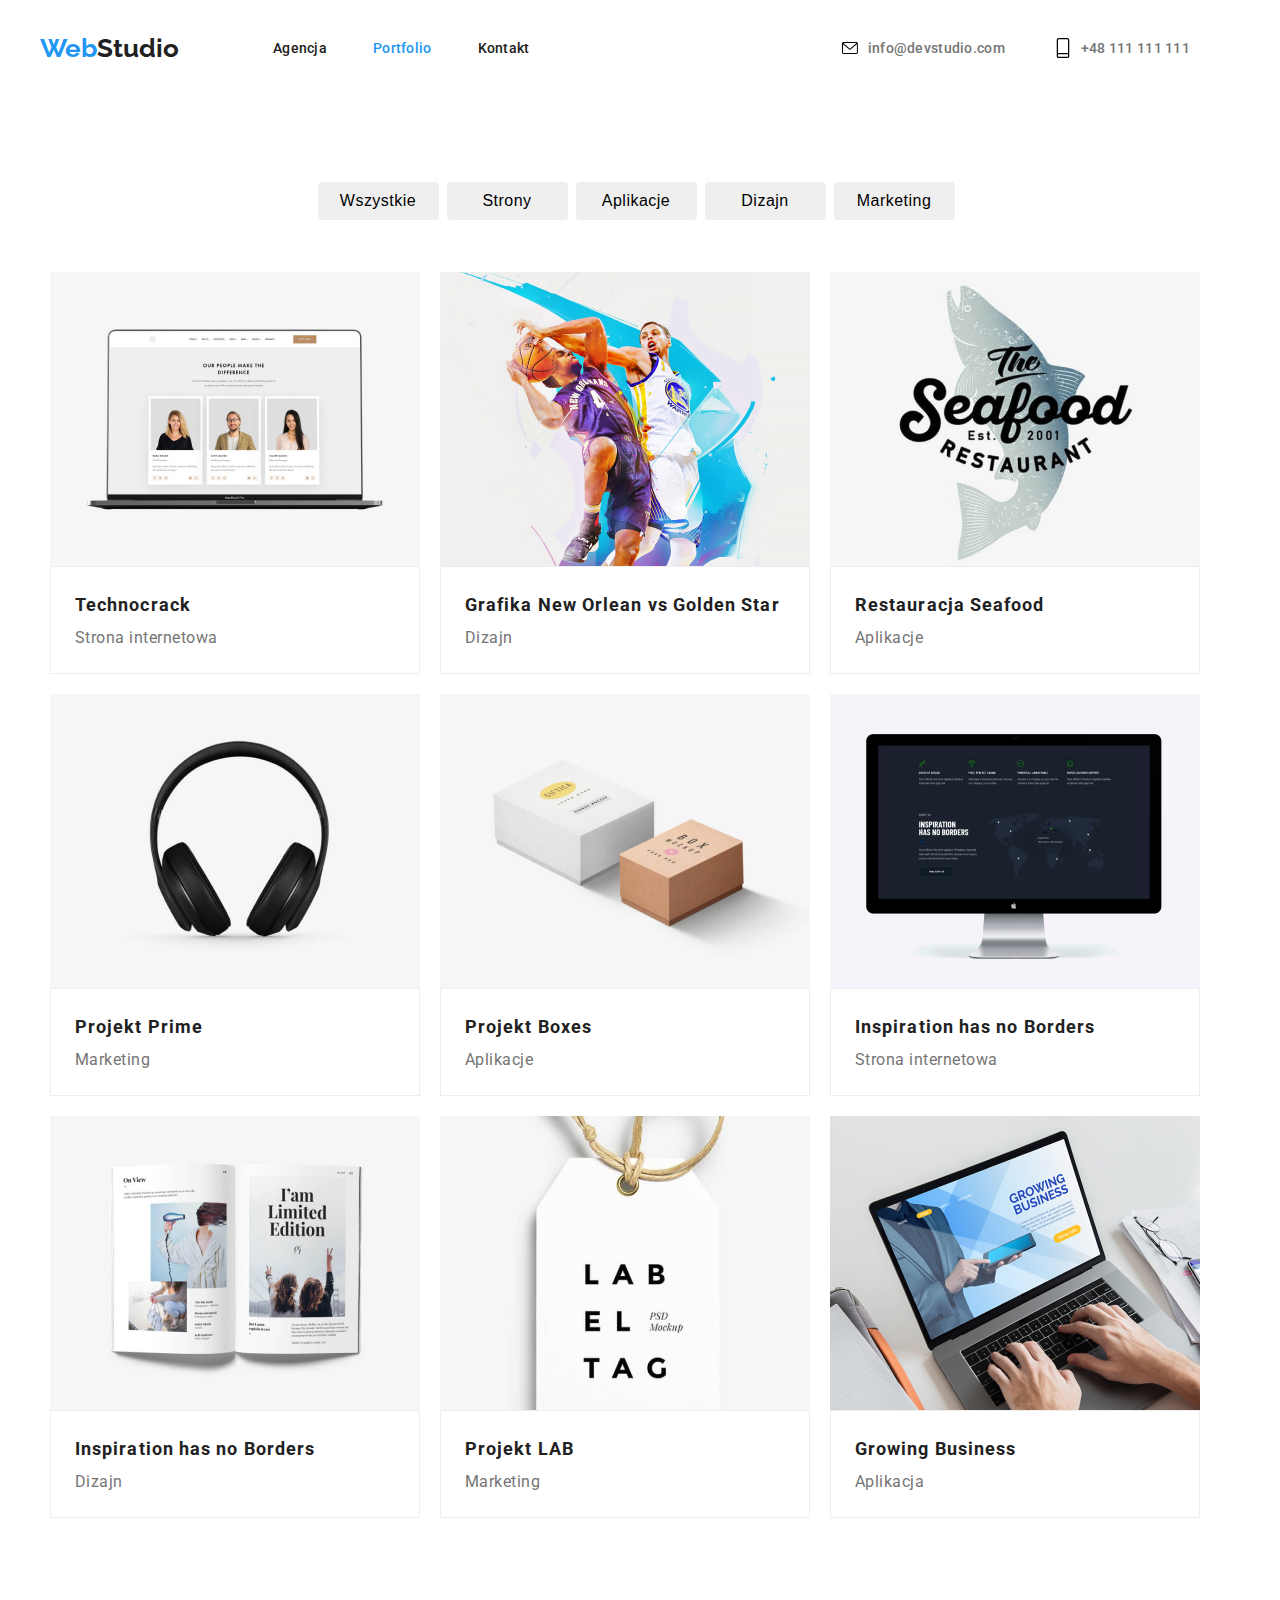
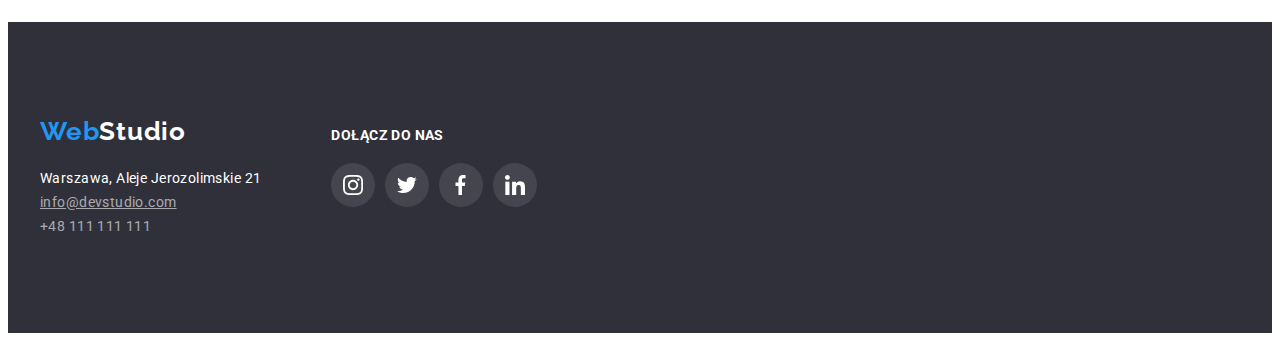
==== commit 685fef03: "css changed" ====
--- a/portfolio.html
+++ b/portfolio.html
@@ -22,7 +22,7 @@
             <nav class="navigation">
                 <ul class="navigation-menu list">
                     <li class="navigation-item"> <a href=index.html>Agencja</a></li>
-                    <li class="navigation-item"> <a href=portfolio.html>Portfolio</a></li>
+                    <li class="navigation-item"> <a class="current" href=portfolio.html>Portfolio</a></li>
                     <li class="navigation-item"> <a href=#Kontakty>Kontakt</a></li>
                 </ul>
             </nav>
@@ -61,15 +61,12 @@
         <section class="portfolio">
             <div class="container"> 
                 <ul class="portfolio-list list"> 
-                    <div class="portfolio-container">
                         <li class="portfolio-item"><img src="./images/imgtechno.jpg" alt="Zdjęcia trzech pracowników" width="370" height="294">
                                 <div class="item-box">
                                     <p class="portfolio-list-title">Technocrack</p>
                                     <p class="portfolio-list-subtitles">Strona internetowa</p>
                                 </div>  
-                            </div>
                         </li>
-                    
                         <li class="portfolio-item"><img src="./images/imggrafikan.jpg" alt="Dwóch koszykarzy walczy o piłkę" width="370" height="294">
                             <div class="item-box">
                                 <p class="portfolio-list-title">Grafika New Orlean vs Golden Star
--- a/css/styles.css
+++ b/css/styles.css
@@ -2,9 +2,9 @@
   font-family: "Roboto", "Open Sans", sans-serif;
   color: #212121;
   text-decoration: none;
-  max-width: 1600px;
+  /*max-width: 1600px;
   margin-left: auto;
-  margin-right: auto;
+  margin-right: auto;*/
 }
 
 h1,
@@ -84,10 +84,16 @@
   cursor: pointer;
   color: inherit;
 }
+/*a:active { color: var(--main-color-link-hover-focus); }*/
+
+.current {
+  color: var(--main-color-link-hover-focus);}
 
 ul {
   list-style-type: none;
 }
+
+ 
 
 /*========== HEADER LOGO ==========*/
 
@@ -234,14 +240,16 @@
 /*========== HERO ==========*/
 
 .hero-background {
-  max-width: 1600px;
+  /*max-width: 1600px;*/
   height: 600px;
   background-image: linear-gradient(
       rgba(47, 48, 58, 0.4),
       rgba(47, 48, 58, 0.4)
     ),
     url("../images/imgstaffo.jpg");
+  background-repeat: no-repeat; 
   padding: 200px 0px;
+  background-position: center; 
   background-color: var(--hero-color-background);
   margin-bottom: 94px;
 }
@@ -304,13 +312,14 @@
   padding: 6px 22px;    
   border-radius: 4px;
   cursor: pointer;
+  border-style: none; 
 }
 
 .filters-nav-button:hover {
   background-color: var(--main-color-button-background-active);
   box-shadow: var(--main-color-button-shadows-active);
-  color: var(--main-color-button-link);
-  cursor: pointer;
+  color: var(--main-color-button-link-active);
+  cursor: pointer; 
 }
 
 .container .filters-list {
@@ -552,8 +561,6 @@
 
 .portfolio-list .portfolio-item {
   padding: 10px;
-  background-color: var(--main-color-button-link-active);
-
 }
 
 
